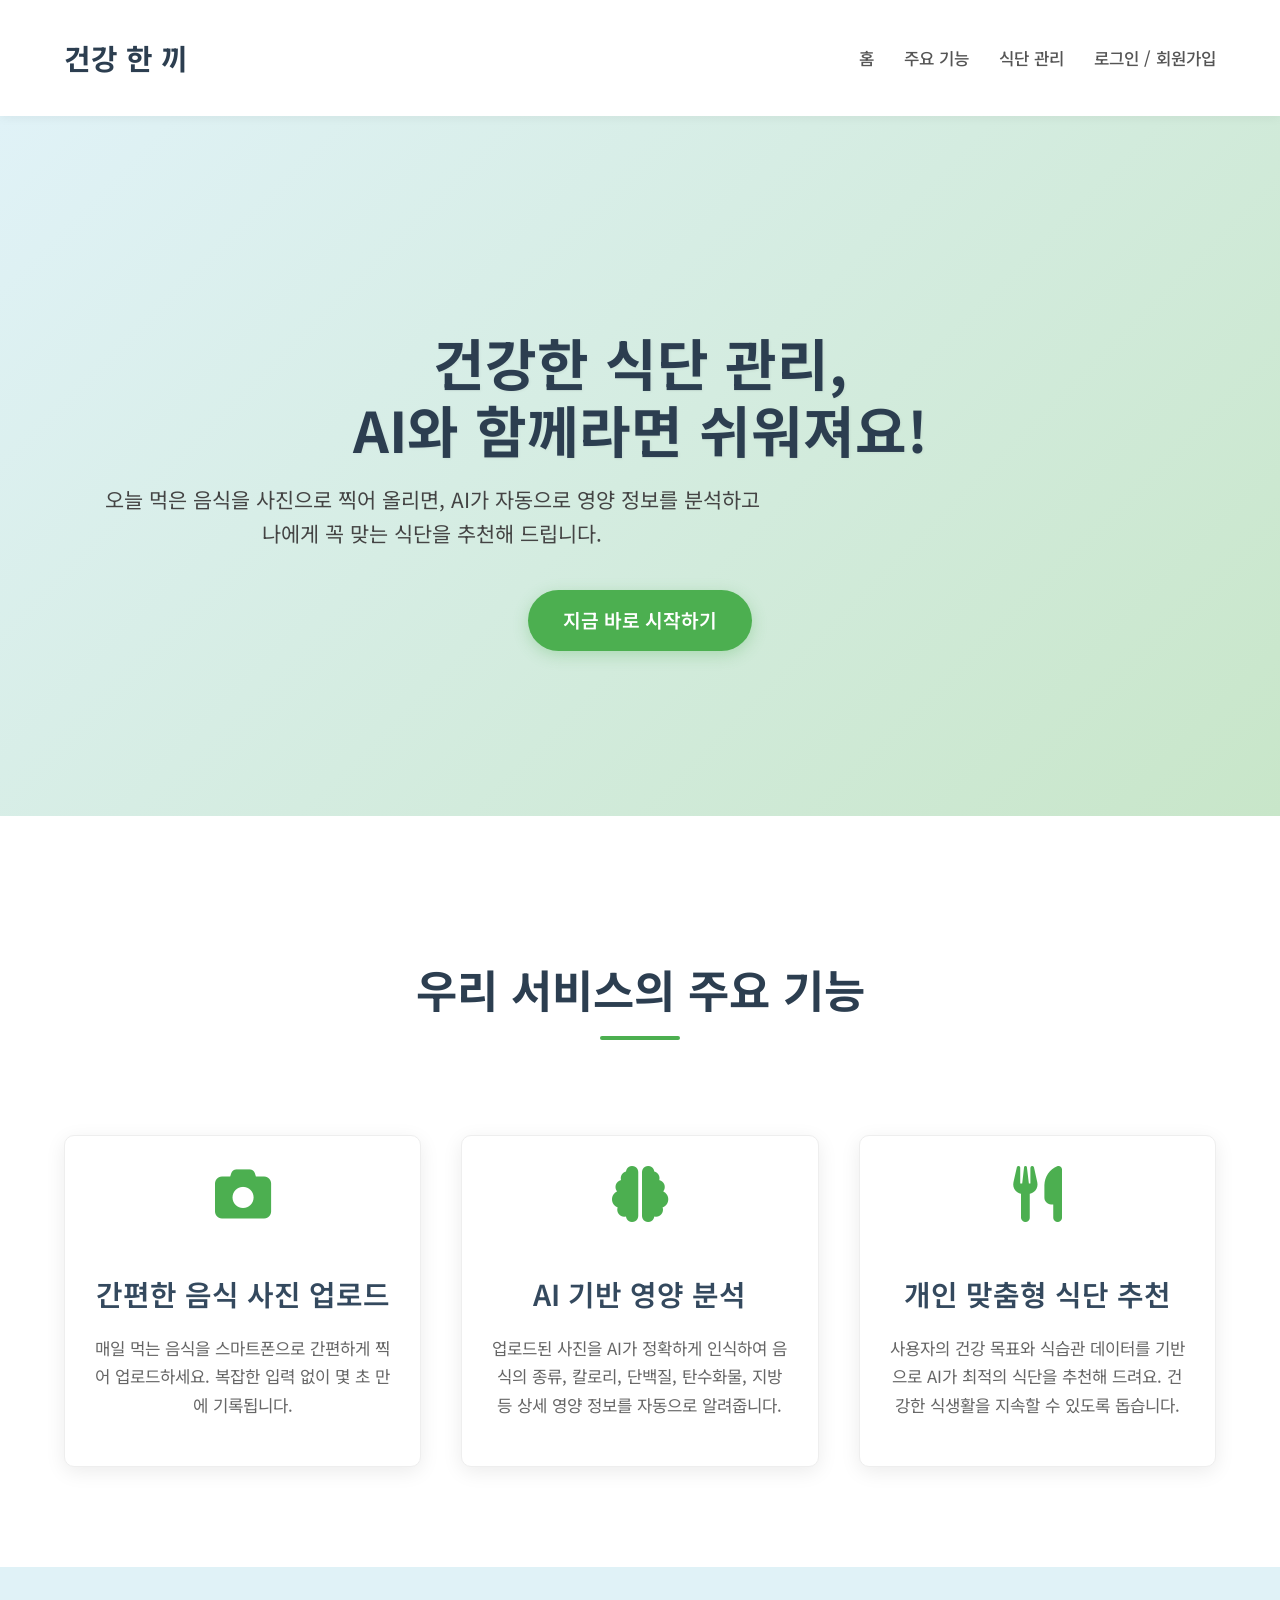
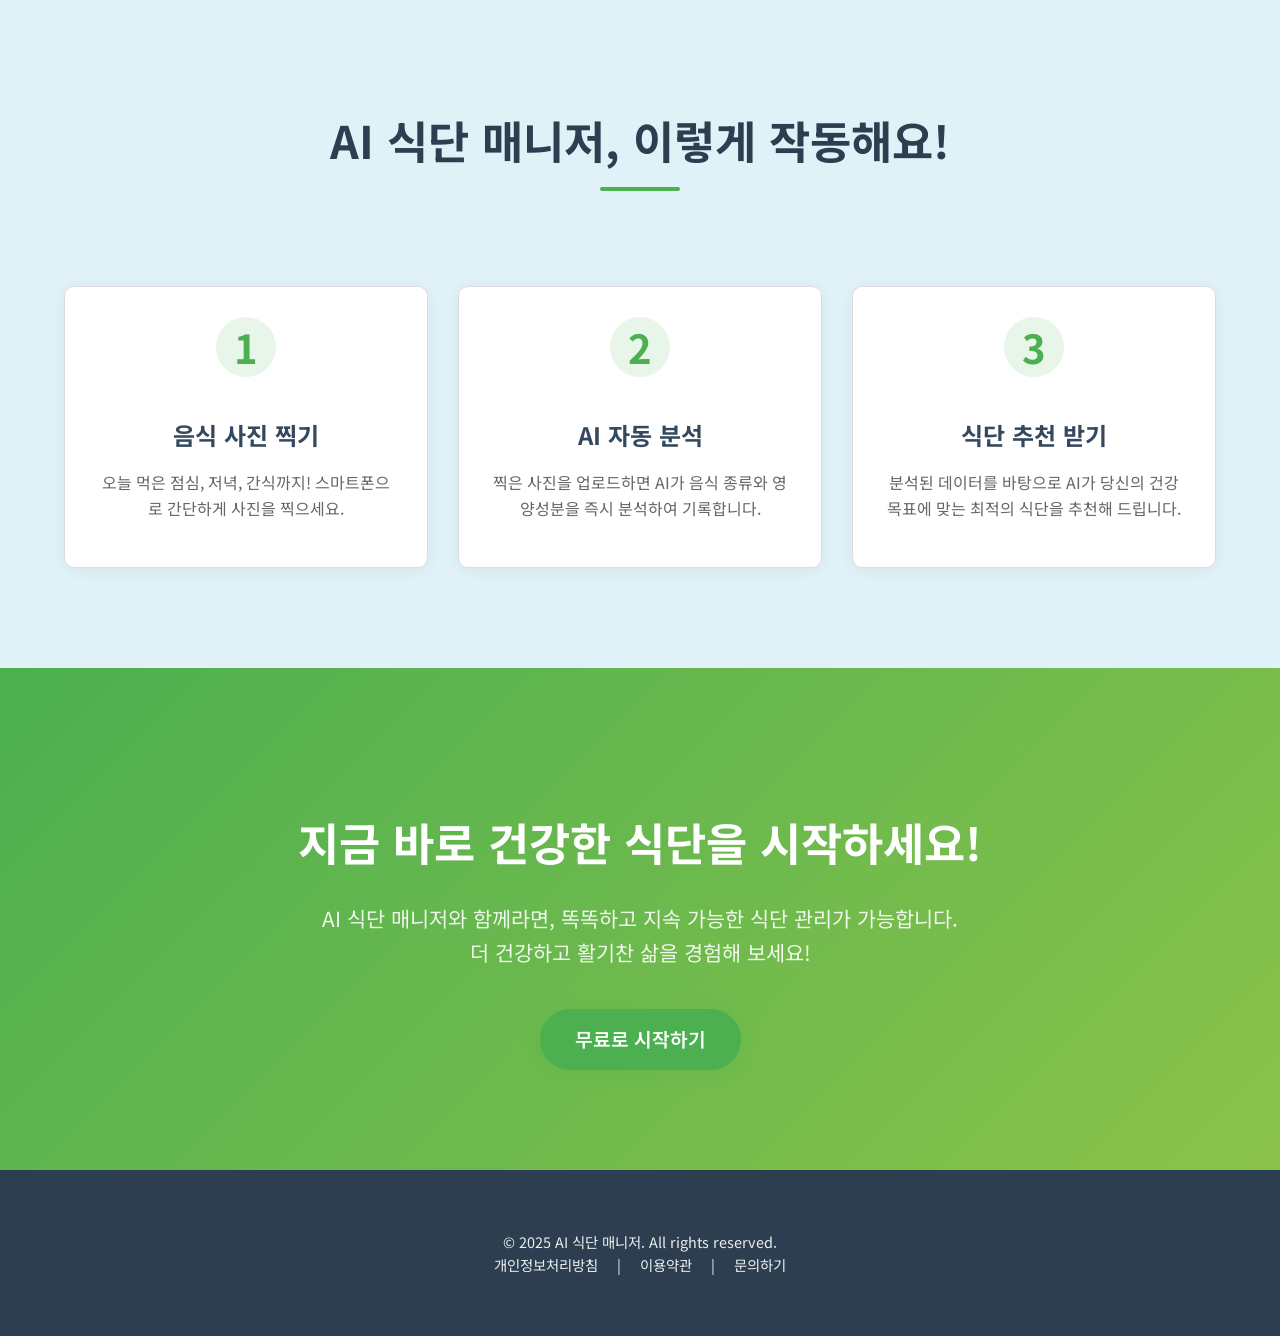
==== index.html @ 7e4c1a22 "k8s commit" ====
<!DOCTYPE html>
<html lang="ko">

<head>
    <meta charset="UTF-8">
    <meta name="viewport" content="width=device-width, initial-scale=1.0">
    <title>건강 한 끼</title>
    <link href="https://fonts.googleapis.com/css2?family=Noto+Sans+KR:wght@300;400;500;700&display=swap"
        rel="stylesheet">
    <link rel="stylesheet" href="https://cdnjs.cloudflare.com/ajax/libs/font-awesome/6.0.0-beta3/css/all.min.css">
    <style>
        /* 기본 설정 */
        body {
            font-family: 'Noto Sans KR', sans-serif;
            margin: 0;
            padding: 0;
            box-sizing: border-box;
            line-height: 1.6;
            color: #333;
            background-color: #f8fbfd;
            /* 연한 하늘색 배경 */
            -webkit-font-smoothing: antialiased;
            -moz-osx-font-smoothing: grayscale;
        }

        .container {
            width: 90%;
            max-width: 1200px;
            margin: 0 auto;
            padding: 20px 0;
        }

        /* 헤더 */
        header {
            background-color: #ffffff;
            padding: 15px 0;
            box-shadow: 0 2px 10px rgba(0, 0, 0, 0.05);
            position: sticky;
            top: 0;
            z-index: 1000;
        }

        header .container {
            display: flex;
            justify-content: space-between;
            align-items: center;
        }

        .logo {
            font-size: 1.8em;
            font-weight: 700;
            color: #2c3e50;
            text-decoration: none;
        }

        nav ul {
            list-style: none;
            margin: 0;
            padding: 0;
            display: flex;
        }

        nav ul li {
            margin-left: 30px;
        }

        nav ul li a {
            text-decoration: none;
            color: #555;
            font-weight: 500;
            font-size: 1.05em;
            transition: color 0.3s ease;
        }

        nav ul li a:hover {
            color: #4CAF50;
            /* 초록색 강조 */
        }

        /* 히어로 섹션 */
        .hero {
            background: linear-gradient(135deg, #e0f2f7 0%, #c8e6c9 100%);
            /* 부드러운 그라데이션 */
            text-align: center;
            padding: 100px 20px;
            color: #2c3e50;
            min-height: 500px;
            display: flex;
            flex-direction: column;
            justify-content: center;
            align-items: center;
            position: relative;
            overflow: hidden;
        }

        .hero h1 {
            font-size: 3.5em;
            margin-bottom: 20px;
            font-weight: 700;
            line-height: 1.2;
            text-shadow: 1px 1px 3px rgba(0, 0, 0, 0.05);
        }

        .hero p {
            font-size: 1.3em;
            max-width: 700px;
            margin-bottom: 40px;
            color: #444;
            font-weight: 400;
        }

        .cta-button {
            display: inline-block;
            background-color: #4CAF50;
            /* 초록색 버튼 */
            color: white;
            padding: 15px 35px;
            border-radius: 50px;
            text-decoration: none;
            font-size: 1.2em;
            font-weight: 600;
            transition: background-color 0.3s ease, transform 0.2s ease;
            box-shadow: 0 4px 15px rgba(76, 175, 80, 0.3);
        }

        .cta-button:hover {
            background-color: #45a049;
            transform: translateY(-3px);
        }

        /* 기능 섹션 */
        .features {
            padding: 80px 0;
            text-align: center;
            background-color: #ffffff;
        }

        .section-title {
            font-size: 2.8em;
            color: #2c3e50;
            margin-bottom: 60px;
            font-weight: 700;
            position: relative;
            display: inline-block;
        }

        .section-title::after {
            content: '';
            position: absolute;
            left: 50%;
            transform: translateX(-50%);
            bottom: -15px;
            width: 80px;
            height: 4px;
            background-color: #4CAF50;
            border-radius: 2px;
        }

        .feature-grid {
            display: grid;
            grid-template-columns: repeat(auto-fit, minmax(300px, 1fr));
            gap: 40px;
            margin-top: 50px;
        }

        .feature-item {
            background-color: #ffffff;
            padding: 30px;
            border-radius: 10px;
            box-shadow: 0 5px 20px rgba(0, 0, 0, 0.08);
            transition: transform 0.3s ease, box-shadow 0.3s ease;
            text-align: center;
            border: 1px solid #eee;
        }

        .feature-item:hover {
            transform: translateY(-8px);
            box-shadow: 0 10px 30px rgba(0, 0, 0, 0.15);
        }

        .feature-item .icon {
            font-size: 3.5em;
            color: #4CAF50;
            margin-bottom: 20px;
        }

        .feature-item h3 {
            font-size: 1.8em;
            color: #34495e;
            margin-bottom: 15px;
            font-weight: 600;
        }

        .feature-item p {
            font-size: 1.05em;
            color: #666;
            line-height: 1.7;
        }

        /* 작동 방식 섹션 */
        .how-it-works {
            padding: 80px 0;
            text-align: center;
            background-color: #e0f2f7;
            /* 배경색 변경 */
        }

        .steps-grid {
            display: grid;
            grid-template-columns: repeat(auto-fit, minmax(280px, 1fr));
            gap: 30px;
            margin-top: 50px;
        }

        .step-item {
            background-color: #fff;
            padding: 30px;
            border-radius: 10px;
            box-shadow: 0 3px 15px rgba(0, 0, 0, 0.05);
            text-align: center;
            border: 1px solid #ddd;
        }

        .step-item .step-number {
            font-size: 2.5em;
            font-weight: 700;
            color: #4CAF50;
            margin-bottom: 15px;
            background-color: #e8f5e9;
            width: 60px;
            height: 60px;
            border-radius: 50%;
            display: inline-flex;
            justify-content: center;
            align-items: center;
        }

        .step-item h3 {
            font-size: 1.5em;
            color: #34495e;
            margin-bottom: 10px;
        }

        .step-item p {
            font-size: 1em;
            color: #666;
        }

        /* 마지막 CTA 섹션 */
        .final-cta {
            background: linear-gradient(135deg, #4CAF50 0%, #8bc34a 100%);
            /* 초록색 그라데이션 */
            padding: 80px 20px;
            text-align: center;
            color: white;
        }

        .final-cta h2 {
            font-size: 2.8em;
            margin-bottom: 25px;
            font-weight: 700;
        }

        .final-cta p {
            font-size: 1.3em;
            max-width: 800px;
            margin: 0 auto 40px auto;
            opacity: 0.9;
        }

        /* 푸터 */
        footer {
            background-color: #2c3e50;
            /* 진한 남색 푸터 */
            color: #ecf0f1;
            padding: 40px 0;
            text-align: center;
            font-size: 0.9em;
        }

        footer p {
            margin: 0;
        }

        footer .footer-links a {
            color: #ecf0f1;
            text-decoration: none;
            margin: 0 15px;
            transition: color 0.3s ease;
        }

        footer .footer-links a:hover {
            color: #4CAF50;
        }

        /* 반응형 디자인 */
        @media (max-width: 768px) {
            .hero {
                padding: 80px 20px;
            }

            .hero h1 {
                font-size: 2.5em;
            }

            .hero p {
                font-size: 1.1em;
            }

            .cta-button {
                padding: 12px 25px;
                font-size: 1.1em;
            }

            .section-title {
                font-size: 2.2em;
                margin-bottom: 50px;
            }

            .feature-grid,
            .steps-grid {
                grid-template-columns: 1fr;
                /* 모바일에서 한 열로 */
                gap: 30px;
            }

            header .container {
                flex-direction: column;
                padding: 10px 0;
            }

            nav ul {
                margin-top: 15px;
                flex-wrap: wrap;
                justify-content: center;
            }

            nav ul li {
                margin: 5px 15px;
            }

            .final-cta h2 {
                font-size: 2.2em;
            }

            .final-cta p {
                font-size: 1.1em;
            }
        }

        @media (max-width: 480px) {
            .hero h1 {
                font-size: 2em;
            }

            .hero p {
                font-size: 1em;
            }

            .section-title {
                font-size: 1.8em;
            }

            .feature-item h3 {
                font-size: 1.5em;
            }
        }
    </style>
</head>

<body>
    <header>
        <div class="container">
            <a href="#" class="logo">건강 한 끼</a>
            <nav>
                <ul>
                    <li><a href="#">홈</a></li>
                    <li><a href="#features">주요 기능</a></li>
                    <li><a href="#how-it-works">식단 관리</a></li>
                    <li><a href="#">로그인 / 회원가입</a></li>
                </ul>
            </nav>
        </div>
    </header>

    <section class="hero">
        <div class="container">
            <h1>건강한 식단 관리, <br> AI와 함께라면 쉬워져요!</h1>
            <p>오늘 먹은 음식을 사진으로 찍어 올리면, AI가 자동으로 영양 정보를 분석하고<br> 나에게 꼭 맞는 식단을 추천해 드립니다.</p>
            <a href="#" class="cta-button">지금 바로 시작하기</a>
        </div>
    </section>

    <section id="features" class="features">
        <div class="container">
            <h2 class="section-title">우리 서비스의 주요 기능</h2>
            <div class="feature-grid">
                <div class="feature-item">
                    <i class="fas fa-camera icon"></i>
                    <h3>간편한 음식 사진 업로드</h3>
                    <p>매일 먹는 음식을 스마트폰으로 간편하게 찍어 업로드하세요. 복잡한 입력 없이 몇 초 만에 기록됩니다.</p>
                </div>
                <div class="feature-item">
                    <i class="fas fa-brain icon"></i>
                    <h3>AI 기반 영양 분석</h3>
                    <p>업로드된 사진을 AI가 정확하게 인식하여 음식의 종류, 칼로리, 단백질, 탄수화물, 지방 등 상세 영양 정보를 자동으로 알려줍니다.</p>
                </div>
                <div class="feature-item">
                    <i class="fas fa-utensils icon"></i>
                    <h3>개인 맞춤형 식단 추천</h3>
                    <p>사용자의 건강 목표와 식습관 데이터를 기반으로 AI가 최적의 식단을 추천해 드려요. 건강한 식생활을 지속할 수 있도록 돕습니다.</p>
                </div>
            </div>
        </div>
    </section>

    <section id="how-it-works" class="how-it-works">
        <div class="container">
            <h2 class="section-title">AI 식단 매니저, 이렇게 작동해요!</h2>
            <div class="steps-grid">
                <div class="step-item">
                    <div class="step-number">1</div>
                    <h3>음식 사진 찍기</h3>
                    <p>오늘 먹은 점심, 저녁, 간식까지! 스마트폰으로 간단하게 사진을 찍으세요.</p>
                </div>
                <div class="step-item">
                    <div class="step-number">2</div>
                    <h3>AI 자동 분석</h3>
                    <p>찍은 사진을 업로드하면 AI가 음식 종류와 영양성분을 즉시 분석하여 기록합니다.</p>
                </div>
                <div class="step-item">
                    <div class="step-number">3</div>
                    <h3>식단 추천 받기</h3>
                    <p>분석된 데이터를 바탕으로 AI가 당신의 건강 목표에 맞는 최적의 식단을 추천해 드립니다.</p>
                </div>
            </div>
        </div>
    </section>

    <section class="final-cta">
        <div class="container">
            <h2>지금 바로 건강한 식단을 시작하세요!</h2>
            <p>AI 식단 매니저와 함께라면, 똑똑하고 지속 가능한 식단 관리가 가능합니다.<br> 더 건강하고 활기찬 삶을 경험해 보세요!</p>
            <a href="#" class="cta-button">무료로 시작하기</a>
        </div>
    </section>

    <footer>
        <div class="container">
            <p>&copy; 2025 AI 식단 매니저. All rights reserved.</p>
            <div class="footer-links">
                <a href="#">개인정보처리방침</a> | <a href="#">이용약관</a> | <a href="#">문의하기</a>
            </div>
        </div>
    </footer>
</body>

</html>
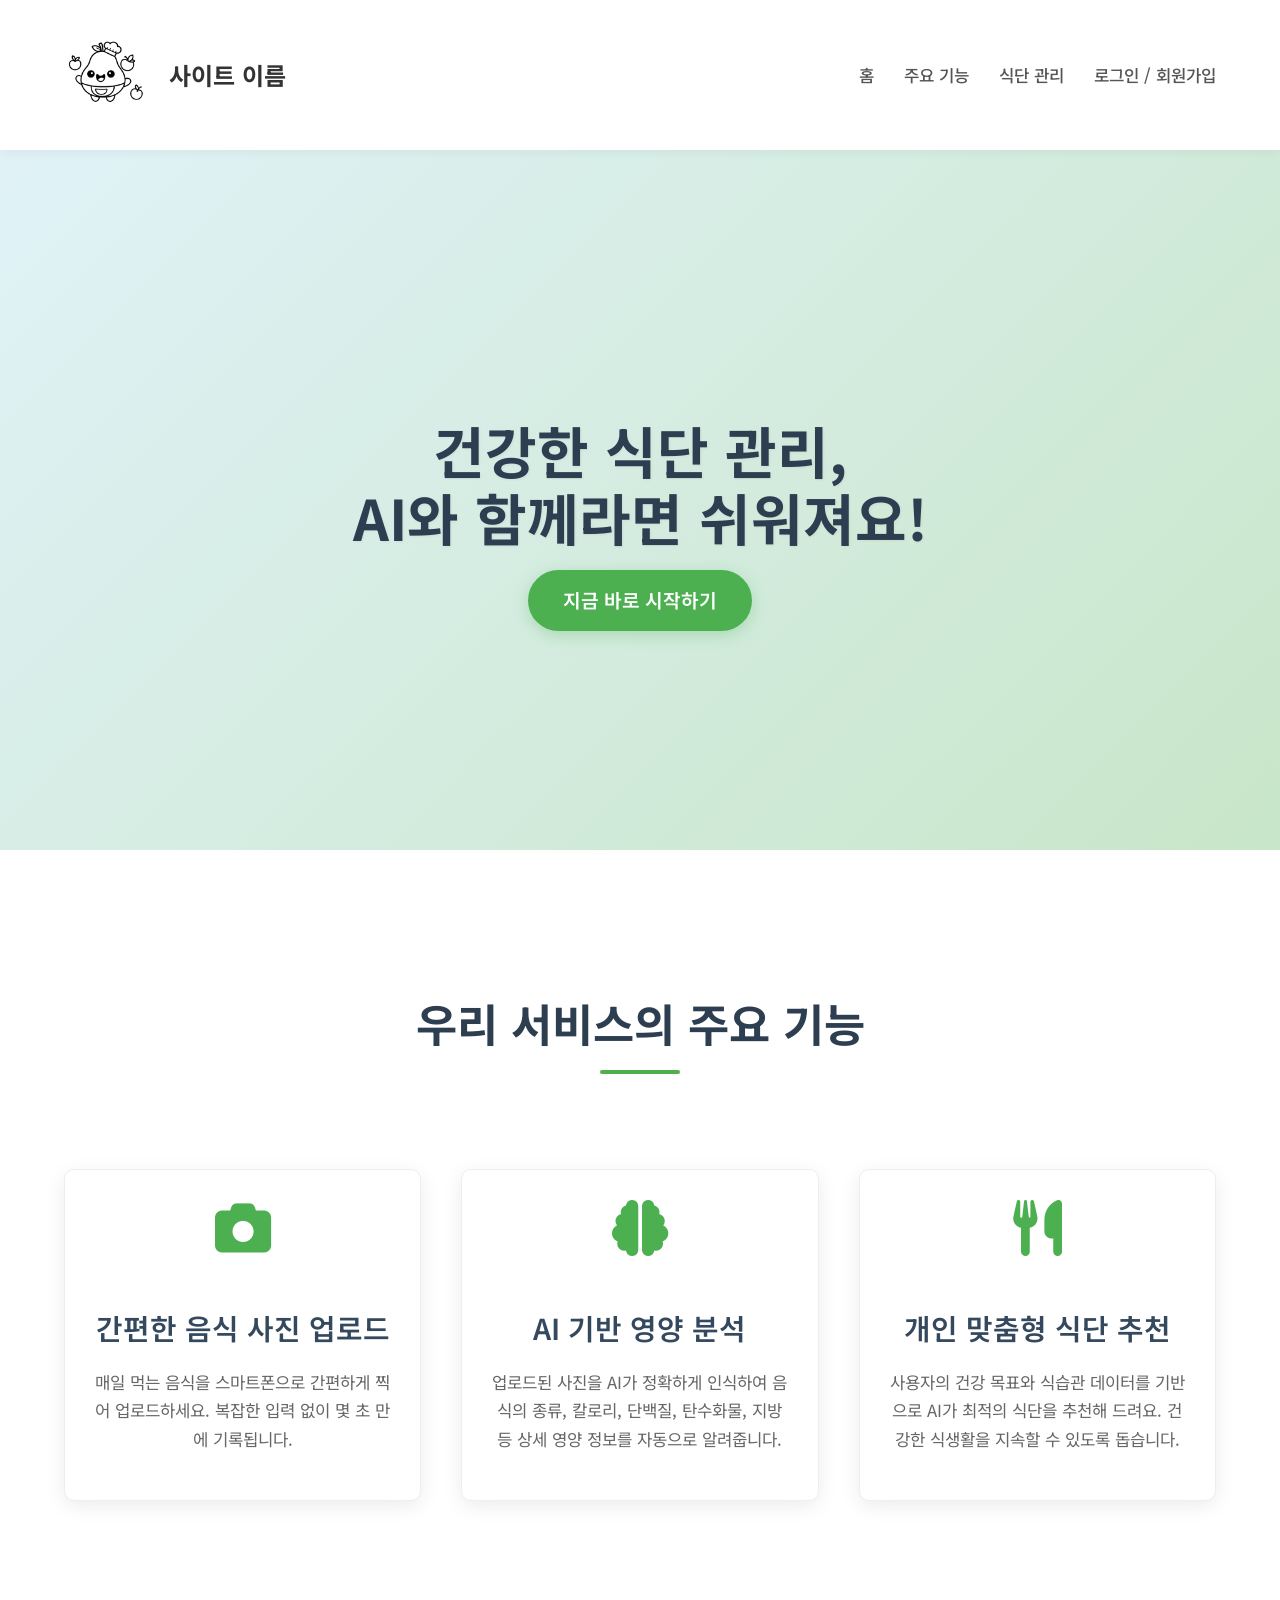
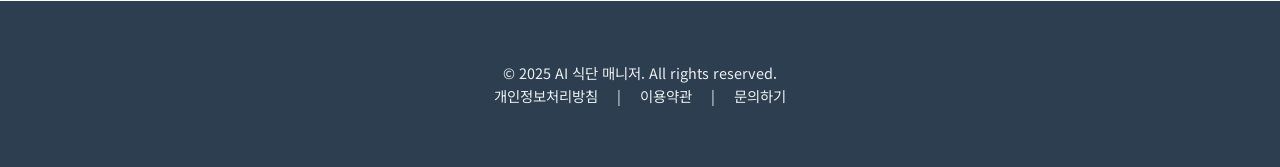
==== commit 7ac9f415: "k8s commit" ====
--- a/index.html
+++ b/index.html
@@ -8,376 +8,22 @@
     <link href="https://fonts.googleapis.com/css2?family=Noto+Sans+KR:wght@300;400;500;700&display=swap"
         rel="stylesheet">
     <link rel="stylesheet" href="https://cdnjs.cloudflare.com/ajax/libs/font-awesome/6.0.0-beta3/css/all.min.css">
-    <style>
-        /* 기본 설정 */
-        body {
-            font-family: 'Noto Sans KR', sans-serif;
-            margin: 0;
-            padding: 0;
-            box-sizing: border-box;
-            line-height: 1.6;
-            color: #333;
-            background-color: #f8fbfd;
-            /* 연한 하늘색 배경 */
-            -webkit-font-smoothing: antialiased;
-            -moz-osx-font-smoothing: grayscale;
-        }
-
-        .container {
-            width: 90%;
-            max-width: 1200px;
-            margin: 0 auto;
-            padding: 20px 0;
-        }
-
-        /* 헤더 */
-        header {
-            background-color: #ffffff;
-            padding: 15px 0;
-            box-shadow: 0 2px 10px rgba(0, 0, 0, 0.05);
-            position: sticky;
-            top: 0;
-            z-index: 1000;
-        }
-
-        header .container {
-            display: flex;
-            justify-content: space-between;
-            align-items: center;
-        }
-
-        .logo {
-            font-size: 1.8em;
-            font-weight: 700;
-            color: #2c3e50;
-            text-decoration: none;
-        }
-
-        nav ul {
-            list-style: none;
-            margin: 0;
-            padding: 0;
-            display: flex;
-        }
-
-        nav ul li {
-            margin-left: 30px;
-        }
-
-        nav ul li a {
-            text-decoration: none;
-            color: #555;
-            font-weight: 500;
-            font-size: 1.05em;
-            transition: color 0.3s ease;
-        }
-
-        nav ul li a:hover {
-            color: #4CAF50;
-            /* 초록색 강조 */
-        }
-
-        /* 히어로 섹션 */
-        .hero {
-            background: linear-gradient(135deg, #e0f2f7 0%, #c8e6c9 100%);
-            /* 부드러운 그라데이션 */
-            text-align: center;
-            padding: 100px 20px;
-            color: #2c3e50;
-            min-height: 500px;
-            display: flex;
-            flex-direction: column;
-            justify-content: center;
-            align-items: center;
-            position: relative;
-            overflow: hidden;
-        }
-
-        .hero h1 {
-            font-size: 3.5em;
-            margin-bottom: 20px;
-            font-weight: 700;
-            line-height: 1.2;
-            text-shadow: 1px 1px 3px rgba(0, 0, 0, 0.05);
-        }
-
-        .hero p {
-            font-size: 1.3em;
-            max-width: 700px;
-            margin-bottom: 40px;
-            color: #444;
-            font-weight: 400;
-        }
-
-        .cta-button {
-            display: inline-block;
-            background-color: #4CAF50;
-            /* 초록색 버튼 */
-            color: white;
-            padding: 15px 35px;
-            border-radius: 50px;
-            text-decoration: none;
-            font-size: 1.2em;
-            font-weight: 600;
-            transition: background-color 0.3s ease, transform 0.2s ease;
-            box-shadow: 0 4px 15px rgba(76, 175, 80, 0.3);
-        }
-
-        .cta-button:hover {
-            background-color: #45a049;
-            transform: translateY(-3px);
-        }
-
-        /* 기능 섹션 */
-        .features {
-            padding: 80px 0;
-            text-align: center;
-            background-color: #ffffff;
-        }
-
-        .section-title {
-            font-size: 2.8em;
-            color: #2c3e50;
-            margin-bottom: 60px;
-            font-weight: 700;
-            position: relative;
-            display: inline-block;
-        }
-
-        .section-title::after {
-            content: '';
-            position: absolute;
-            left: 50%;
-            transform: translateX(-50%);
-            bottom: -15px;
-            width: 80px;
-            height: 4px;
-            background-color: #4CAF50;
-            border-radius: 2px;
-        }
-
-        .feature-grid {
-            display: grid;
-            grid-template-columns: repeat(auto-fit, minmax(300px, 1fr));
-            gap: 40px;
-            margin-top: 50px;
-        }
-
-        .feature-item {
-            background-color: #ffffff;
-            padding: 30px;
-            border-radius: 10px;
-            box-shadow: 0 5px 20px rgba(0, 0, 0, 0.08);
-            transition: transform 0.3s ease, box-shadow 0.3s ease;
-            text-align: center;
-            border: 1px solid #eee;
-        }
-
-        .feature-item:hover {
-            transform: translateY(-8px);
-            box-shadow: 0 10px 30px rgba(0, 0, 0, 0.15);
-        }
-
-        .feature-item .icon {
-            font-size: 3.5em;
-            color: #4CAF50;
-            margin-bottom: 20px;
-        }
-
-        .feature-item h3 {
-            font-size: 1.8em;
-            color: #34495e;
-            margin-bottom: 15px;
-            font-weight: 600;
-        }
-
-        .feature-item p {
-            font-size: 1.05em;
-            color: #666;
-            line-height: 1.7;
-        }
-
-        /* 작동 방식 섹션 */
-        .how-it-works {
-            padding: 80px 0;
-            text-align: center;
-            background-color: #e0f2f7;
-            /* 배경색 변경 */
-        }
-
-        .steps-grid {
-            display: grid;
-            grid-template-columns: repeat(auto-fit, minmax(280px, 1fr));
-            gap: 30px;
-            margin-top: 50px;
-        }
-
-        .step-item {
-            background-color: #fff;
-            padding: 30px;
-            border-radius: 10px;
-            box-shadow: 0 3px 15px rgba(0, 0, 0, 0.05);
-            text-align: center;
-            border: 1px solid #ddd;
-        }
-
-        .step-item .step-number {
-            font-size: 2.5em;
-            font-weight: 700;
-            color: #4CAF50;
-            margin-bottom: 15px;
-            background-color: #e8f5e9;
-            width: 60px;
-            height: 60px;
-            border-radius: 50%;
-            display: inline-flex;
-            justify-content: center;
-            align-items: center;
-        }
-
-        .step-item h3 {
-            font-size: 1.5em;
-            color: #34495e;
-            margin-bottom: 10px;
-        }
-
-        .step-item p {
-            font-size: 1em;
-            color: #666;
-        }
-
-        /* 마지막 CTA 섹션 */
-        .final-cta {
-            background: linear-gradient(135deg, #4CAF50 0%, #8bc34a 100%);
-            /* 초록색 그라데이션 */
-            padding: 80px 20px;
-            text-align: center;
-            color: white;
-        }
-
-        .final-cta h2 {
-            font-size: 2.8em;
-            margin-bottom: 25px;
-            font-weight: 700;
-        }
-
-        .final-cta p {
-            font-size: 1.3em;
-            max-width: 800px;
-            margin: 0 auto 40px auto;
-            opacity: 0.9;
-        }
-
-        /* 푸터 */
-        footer {
-            background-color: #2c3e50;
-            /* 진한 남색 푸터 */
-            color: #ecf0f1;
-            padding: 40px 0;
-            text-align: center;
-            font-size: 0.9em;
-        }
-
-        footer p {
-            margin: 0;
-        }
-
-        footer .footer-links a {
-            color: #ecf0f1;
-            text-decoration: none;
-            margin: 0 15px;
-            transition: color 0.3s ease;
-        }
-
-        footer .footer-links a:hover {
-            color: #4CAF50;
-        }
-
-        /* 반응형 디자인 */
-        @media (max-width: 768px) {
-            .hero {
-                padding: 80px 20px;
-            }
-
-            .hero h1 {
-                font-size: 2.5em;
-            }
-
-            .hero p {
-                font-size: 1.1em;
-            }
-
-            .cta-button {
-                padding: 12px 25px;
-                font-size: 1.1em;
-            }
-
-            .section-title {
-                font-size: 2.2em;
-                margin-bottom: 50px;
-            }
-
-            .feature-grid,
-            .steps-grid {
-                grid-template-columns: 1fr;
-                /* 모바일에서 한 열로 */
-                gap: 30px;
-            }
-
-            header .container {
-                flex-direction: column;
-                padding: 10px 0;
-            }
-
-            nav ul {
-                margin-top: 15px;
-                flex-wrap: wrap;
-                justify-content: center;
-            }
-
-            nav ul li {
-                margin: 5px 15px;
-            }
-
-            .final-cta h2 {
-                font-size: 2.2em;
-            }
-
-            .final-cta p {
-                font-size: 1.1em;
-            }
-        }
-
-        @media (max-width: 480px) {
-            .hero h1 {
-                font-size: 2em;
-            }
-
-            .hero p {
-                font-size: 1em;
-            }
-
-            .section-title {
-                font-size: 1.8em;
-            }
-
-            .feature-item h3 {
-                font-size: 1.5em;
-            }
-        }
-    </style>
+    <link rel="stylesheet" href="css/style.css">
 </head>
 
 <body>
     <header>
         <div class="container">
-            <a href="#" class="logo">건강 한 끼</a>
+            <a href="#" class="logo-area">
+                <img src="logo.png" alt="로고" class="logo-img">
+                <h1 class="brand-name">사이트 이름</h1>
+            </a>
             <nav>
                 <ul>
                     <li><a href="#">홈</a></li>
                     <li><a href="#features">주요 기능</a></li>
-                    <li><a href="#how-it-works">식단 관리</a></li>
-                    <li><a href="#">로그인 / 회원가입</a></li>
+                    <li><a href="food_diary.html">식단 관리</a></li>
+                    <li><a href="login.html">로그인 / 회원가입</a></li>
                 </ul>
             </nav>
         </div>
@@ -386,8 +32,8 @@
     <section class="hero">
         <div class="container">
             <h1>건강한 식단 관리, <br> AI와 함께라면 쉬워져요!</h1>
-            <p>오늘 먹은 음식을 사진으로 찍어 올리면, AI가 자동으로 영양 정보를 분석하고<br> 나에게 꼭 맞는 식단을 추천해 드립니다.</p>
-            <a href="#" class="cta-button">지금 바로 시작하기</a>
+            <!-- <p>오늘 먹은 음식을 사진으로 찍어 올리면, AI가 자동으로 영양 정보를 분석하고<br> 나에게 꼭 맞는 식단을 추천해 드립니다.</p> -->
+            <a href="#" class="cta-button1">지금 바로 시작하기</a>
         </div>
     </section>
 
@@ -414,37 +60,6 @@
         </div>
     </section>
 
-    <section id="how-it-works" class="how-it-works">
-        <div class="container">
-            <h2 class="section-title">AI 식단 매니저, 이렇게 작동해요!</h2>
-            <div class="steps-grid">
-                <div class="step-item">
-                    <div class="step-number">1</div>
-                    <h3>음식 사진 찍기</h3>
-                    <p>오늘 먹은 점심, 저녁, 간식까지! 스마트폰으로 간단하게 사진을 찍으세요.</p>
-                </div>
-                <div class="step-item">
-                    <div class="step-number">2</div>
-                    <h3>AI 자동 분석</h3>
-                    <p>찍은 사진을 업로드하면 AI가 음식 종류와 영양성분을 즉시 분석하여 기록합니다.</p>
-                </div>
-                <div class="step-item">
-                    <div class="step-number">3</div>
-                    <h3>식단 추천 받기</h3>
-                    <p>분석된 데이터를 바탕으로 AI가 당신의 건강 목표에 맞는 최적의 식단을 추천해 드립니다.</p>
-                </div>
-            </div>
-        </div>
-    </section>
-
-    <section class="final-cta">
-        <div class="container">
-            <h2>지금 바로 건강한 식단을 시작하세요!</h2>
-            <p>AI 식단 매니저와 함께라면, 똑똑하고 지속 가능한 식단 관리가 가능합니다.<br> 더 건강하고 활기찬 삶을 경험해 보세요!</p>
-            <a href="#" class="cta-button">무료로 시작하기</a>
-        </div>
-    </section>
-
     <footer>
         <div class="container">
             <p>&copy; 2025 AI 식단 매니저. All rights reserved.</p>
--- a/css/style.css
+++ b/css/style.css
@@ -0,0 +1,594 @@
+/* 기본 설정 */
+body {
+    font-family: 'Noto Sans KR', sans-serif;
+    margin: 0;
+    padding: 0;
+    box-sizing: border-box;
+    line-height: 1.6;
+    color: #333;
+    background-color: #f8fbfd;
+    -webkit-font-smoothing: antialiased;
+    -moz-osx-font-smoothing: grayscale;
+}
+
+.container {
+    width: 90%;
+    max-width: 1200px;
+    margin: 0 auto;
+    padding: 20px 0;
+}
+
+/* 헤더 */
+header {
+    background-color: #ffffff;
+    padding: 15px 0;
+    box-shadow: 0 2px 10px rgba(0, 0, 0, 0.05);
+    position: sticky;
+    top: 0;
+    z-index: 1000;
+}
+
+header .container {
+    display: flex;
+    justify-content: space-between;
+    align-items: center;
+}
+
+.logo-area {
+    display: flex;
+    align-items: center;
+    text-decoration: none;
+    color: #333;
+}
+
+.logo-img {
+    height: 80px;
+    /* 원하는 높이로 조정 */
+    margin-right: 25px;
+}
+
+.brand-name {
+    font-weight: 700;
+    font-size: 1.5em;
+    margin: 0;
+}
+
+nav ul {
+    list-style: none;
+    margin: 0;
+    padding: 0;
+    display: flex;
+}
+
+nav ul li {
+    margin-left: 30px;
+}
+
+nav ul li a {
+    text-decoration: none;
+    color: #555;
+    font-weight: 500;
+    font-size: 1.05em;
+    transition: color 0.3s ease;
+}
+
+nav ul li a:hover {
+    color: #4CAF50;
+}
+
+/* 히어로 섹션 */
+.hero {
+    background: linear-gradient(135deg, #e0f2f7 0%, #c8e6c9 100%);
+    text-align: center;
+    padding: 100px 20px;
+    color: #2c3e50;
+    min-height: 500px;
+    display: flex;
+    flex-direction: column;
+    justify-content: center;
+    align-items: center;
+    position: relative;
+    overflow: hidden;
+}
+
+.hero h1 {
+    font-size: 3.5em;
+    margin-bottom: 20px;
+    font-weight: 700;
+    line-height: 1.2;
+    text-shadow: 1px 1px 3px rgba(0, 0, 0, 0.05);
+}
+
+.hero p {
+    font-size: 1.3em;
+    max-width: 700px;
+    margin-bottom: 40px;
+    color: #444;
+    font-weight: 400;
+}
+
+.cta-button1 {
+    display: inline-block;
+    background-color: #4CAF50;
+    color: white;
+    padding: 15px 35px;
+    border-radius: 50px;
+    text-decoration: none;
+    font-size: 1.2em;
+    font-weight: 600;
+    transition: background-color 0.3s ease, transform 0.2s ease;
+    box-shadow: 0 4px 15px rgba(76, 175, 80, 0.3);
+}
+
+.cta-button:hover {
+    background-color: #45a049;
+    transform: translateY(-3px);
+}
+
+/* 기능 섹션 */
+.features {
+    padding: 80px 0;
+    text-align: center;
+    background-color: #ffffff;
+}
+
+.section-title {
+    font-size: 2.8em;
+    color: #2c3e50;
+    margin-bottom: 60px;
+    font-weight: 700;
+    position: relative;
+    display: inline-block;
+}
+
+.section-title::after {
+    content: '';
+    position: absolute;
+    left: 50%;
+    transform: translateX(-50%);
+    bottom: -15px;
+    width: 80px;
+    height: 4px;
+    background-color: #4CAF50;
+    border-radius: 2px;
+}
+
+.feature-grid {
+    display: grid;
+    grid-template-columns: repeat(auto-fit, minmax(300px, 1fr));
+    gap: 40px;
+    margin-top: 50px;
+}
+
+.feature-item {
+    background-color: #ffffff;
+    padding: 30px;
+    border-radius: 10px;
+    box-shadow: 0 5px 20px rgba(0, 0, 0, 0.08);
+    transition: transform 0.3s ease, box-shadow 0.3s ease;
+    text-align: center;
+    border: 1px solid #eee;
+}
+
+.feature-item:hover {
+    transform: translateY(-8px);
+    box-shadow: 0 10px 30px rgba(0, 0, 0, 0.15);
+}
+
+.feature-item .icon {
+    font-size: 3.5em;
+    color: #4CAF50;
+    margin-bottom: 20px;
+}
+
+.feature-item h3 {
+    font-size: 1.8em;
+    color: #34495e;
+    margin-bottom: 15px;
+    font-weight: 600;
+}
+
+.feature-item p {
+    font-size: 1.05em;
+    color: #666;
+    line-height: 1.7;
+}
+
+/* 작동 방식 섹션 */
+.how-it-works {
+    padding: 80px 0;
+    text-align: center;
+    background-color: #e0f2f7;
+}
+
+.steps-grid {
+    display: grid;
+    grid-template-columns: repeat(auto-fit, minmax(280px, 1fr));
+    gap: 30px;
+    margin-top: 50px;
+}
+
+.step-item {
+    background-color: #fff;
+    padding: 30px;
+    border-radius: 10px;
+    box-shadow: 0 3px 15px rgba(0, 0, 0, 0.05);
+    text-align: center;
+    border: 1px solid #ddd;
+}
+
+.step-item .step-number {
+    font-size: 2.5em;
+    font-weight: 700;
+    color: #4CAF50;
+    margin-bottom: 15px;
+    background-color: #e8f5e9;
+    width: 60px;
+    height: 60px;
+    border-radius: 50%;
+    display: inline-flex;
+    justify-content: center;
+    align-items: center;
+}
+
+.step-item h3 {
+    font-size: 1.5em;
+    color: #34495e;
+    margin-bottom: 10px;
+}
+
+.step-item p {
+    font-size: 1em;
+    color: #666;
+}
+
+/* 마지막 CTA 섹션 */
+.final-cta {
+    background: linear-gradient(135deg, #4CAF50 0%, #8bc34a 100%);
+    padding: 80px 20px;
+    text-align: center;
+    color: white;
+}
+
+.final-cta h2 {
+    font-size: 2.8em;
+    margin-bottom: 25px;
+    font-weight: 7;
+}
+
+.final-cta p {
+    font-size: 1.3em;
+    max-width: 800px;
+    margin: 0 auto 40px auto;
+    opacity: 0.9;
+}
+
+/* 푸터 */
+footer {
+    background-color: #2c3e50;
+    color: #ecf0f1;
+    padding: 40px 0;
+    text-align: center;
+    font-size: 0.9em;
+}
+
+footer p {
+    margin: 0;
+}
+
+footer .footer-links a {
+    color: #ecf0f1;
+    text-decoration: none;
+    margin: 0 15px;
+    transition: color 0.3s ease;
+}
+
+footer .footer-links a:hover {
+    color: #4CAF50;
+}
+
+/* 반응형 디자인 */
+@media (max-width: 768px) {
+    .hero {
+        padding: 80px 20px;
+    }
+
+    .hero h1 {
+        font-size: 2.5em;
+    }
+
+    .hero p {
+        font-size: 1.1em;
+    }
+
+    .cta-button {
+        padding: 12px 25px;
+        font-size: 1.1em;
+    }
+
+    .section-title {
+        font-size: 2.2em;
+        margin-bottom: 50px;
+    }
+
+    .feature-grid,
+    .steps-grid {
+        grid-template-columns: 1fr;
+        gap: 30px;
+    }
+
+    header .container {
+        flex-direction: column;
+        padding: 10px 0;
+    }
+
+    .logo-area {
+        margin-bottom: 15px;
+    }
+
+    nav ul {
+        margin-top: 15px;
+        flex-wrap: wrap;
+        justify-content: center;
+    }
+
+    nav ul li {
+        margin: 5px 15px;
+    }
+
+    .final-cta h2 {
+        font-size: 2.2em;
+    }
+
+    .final-cta p {
+        font-size: 1.1em;
+    }
+}
+
+@media (max-width: 480px) {
+    .hero h1 {
+        font-size: 2em;
+    }
+
+    .hero p {
+        font-size: 1em;
+    }
+
+    .section-title {
+        font-size: 1.8em;
+    }
+
+    .feature-item h3 {
+        font-size: 1.5em;
+    }
+}
+
+#streamlitbox {
+    background: linear-gradient(135deg, #e0f2f7 0%, #c8e6c9 100%);
+}
+
+.main-content {
+    display: flex;
+    justify-content: center;
+    align-items: center;
+    margin-top: 20px;
+}
+
+.main-content iframe {
+    width: 120%;
+    max-width: 1200px;
+    height: 90vh;
+    border: none;
+}
+
+.login-form,
+.signup-form {
+    max-width: 400px;
+    width: 100%;
+    margin: 60px auto 0 auto;
+    padding: 30px 30px 20px 30px;
+    background: #fff;
+    border-radius: 16px;
+    box-shadow: 0 5px 24px rgba(0, 0, 0, 0.08);
+}
+
+
+.login-form h2,
+.signup-form h2 {
+    margin-top: 0;
+    margin-bottom: 25px;
+    color: #2c3e50;
+}
+
+.form-group {
+    margin-bottom: 20px;
+}
+
+.form-group label {
+    display: block;
+    margin-bottom: 8px;
+    font-weight: 500;
+    color: #555;
+}
+
+.form-group input {
+    width: 100%;
+    padding: 12px 15px;
+    border: 1px solid #ddd;
+    border-radius: 5px;
+    font-family: 'Noto Sans KR', sans-serif;
+    font-size: 1em;
+}
+
+.cta-button {
+    display: inline-block;
+    background-color: #4CAF50;
+    color: white;
+    padding: 15px 35px;
+    border-radius: 50px;
+    text-decoration: none;
+    font-size: 1.2em;
+    font-weight: 600;
+    transition: background-color 0.3s ease, transform 0.2s ease;
+    box-shadow: 0 4px 15px rgba(76, 175, 80, 0.3);
+    border: none;
+    cursor: pointer;
+    width: 100%;
+    margin-top: 10px;
+}
+
+.cta-button:hover {
+    background-color: #45a049;
+    transform: translateY(-3px);
+}
+
+.signup-link {
+    text-align: center;
+    margin-top: 20px;
+    color: #555;
+}
+
+.signup-link a {
+    color: #4CAF50;
+    text-decoration: none;
+    font-weight: 500;
+}
+
+.signup-link a:hover {
+    text-decoration: underline;
+}
+
+.login-form input {
+    width: 100%;
+    box-sizing: border-box;
+}
+
+.login-form .cta-button {
+    width: 100%;
+    font-size: 1.1em;
+    padding: 15px 0;
+    border-radius: 30px;
+    margin-top: 18px;
+}
+
+.login-form {
+    max-width: 400px;
+    width: 100%;
+    margin: 60px auto 0 auto;
+    padding: 30px 30px 20px 30px;
+    background: #fff;
+    border-radius: 16px;
+    box-shadow: 0 5px 24px rgba(0, 0, 0, 0.08);
+}
+
+.login-form input {
+    width: 100%;
+    box-sizing: border-box;
+}
+
+.login-form .cta-button {
+    width: 100%;
+    font-size: 1.1em;
+    padding: 15px 0;
+    border-radius: 30px;
+    margin-top: 18px;
+}
+
+.signup-link {
+    display: block;
+    text-align: center;
+    margin-top: 18px;
+    color: #555;
+}
+
+.signup-link a {
+    color: #4CAF50;
+    text-decoration: none;
+    font-weight: 500;
+}
+
+.signup-link a:hover {
+    text-decoration: underline;
+}
+
+.login-form {
+    max-width: 700px;
+    /* 기존 400~500px에서 더 넓게 확장 */
+    width: 100%;
+    margin: 60px auto 0 auto;
+    padding: 30px 30px 20px 30px;
+    background: #fff;
+    border-radius: 16px;
+    box-shadow: 0 5px 24px rgba(0, 0, 0, 0.08);
+}
+
+.login-form input {
+    width: 100%;
+    box-sizing: border-box;
+}
+
+.login-form .cta-button {
+    width: 100%;
+    font-size: 1.1em;
+    padding: 15px 0;
+    border-radius: 30px;
+    margin-top: 18px;
+}
+
+.signup-link {
+    display: block;
+    text-align: center;
+    margin-top: 18px;
+    color: #555;
+}
+
+.signup-link a {
+    color: #4CAF50;
+    text-decoration: none;
+    font-weight: 500;
+}
+
+.signup-link a:hover {
+    text-decoration: underline;
+}
+
+.login-form {
+    max-width: 600px;
+    /* 기존 400~500px에서 더 넓게 확장 */
+    width: 100%;
+    margin: 60px auto 0 auto;
+    padding: 30px 30px 20px 30px;
+    background: #fff;
+    border-radius: 16px;
+    box-shadow: 0 5px 24px rgba(0, 0, 0, 0.08);
+}
+
+.login-form input {
+    width: 100%;
+    box-sizing: border-box;
+}
+
+.login-form .cta-button {
+    width: 100%;
+    font-size: 1.1em;
+    padding: 15px 0;
+    border-radius: 30px;
+    margin-top: 18px;
+}
+
+.signup-link {
+    display: block;
+    text-align: center;
+    margin-top: 18px;
+    color: #555;
+}
+
+.signup-link a {
+    color: #4CAF50;
+    text-decoration: none;
+    font-weight: 500;
+}
+
+.signup-link a:hover {
+    text-decoration: underline;
+}
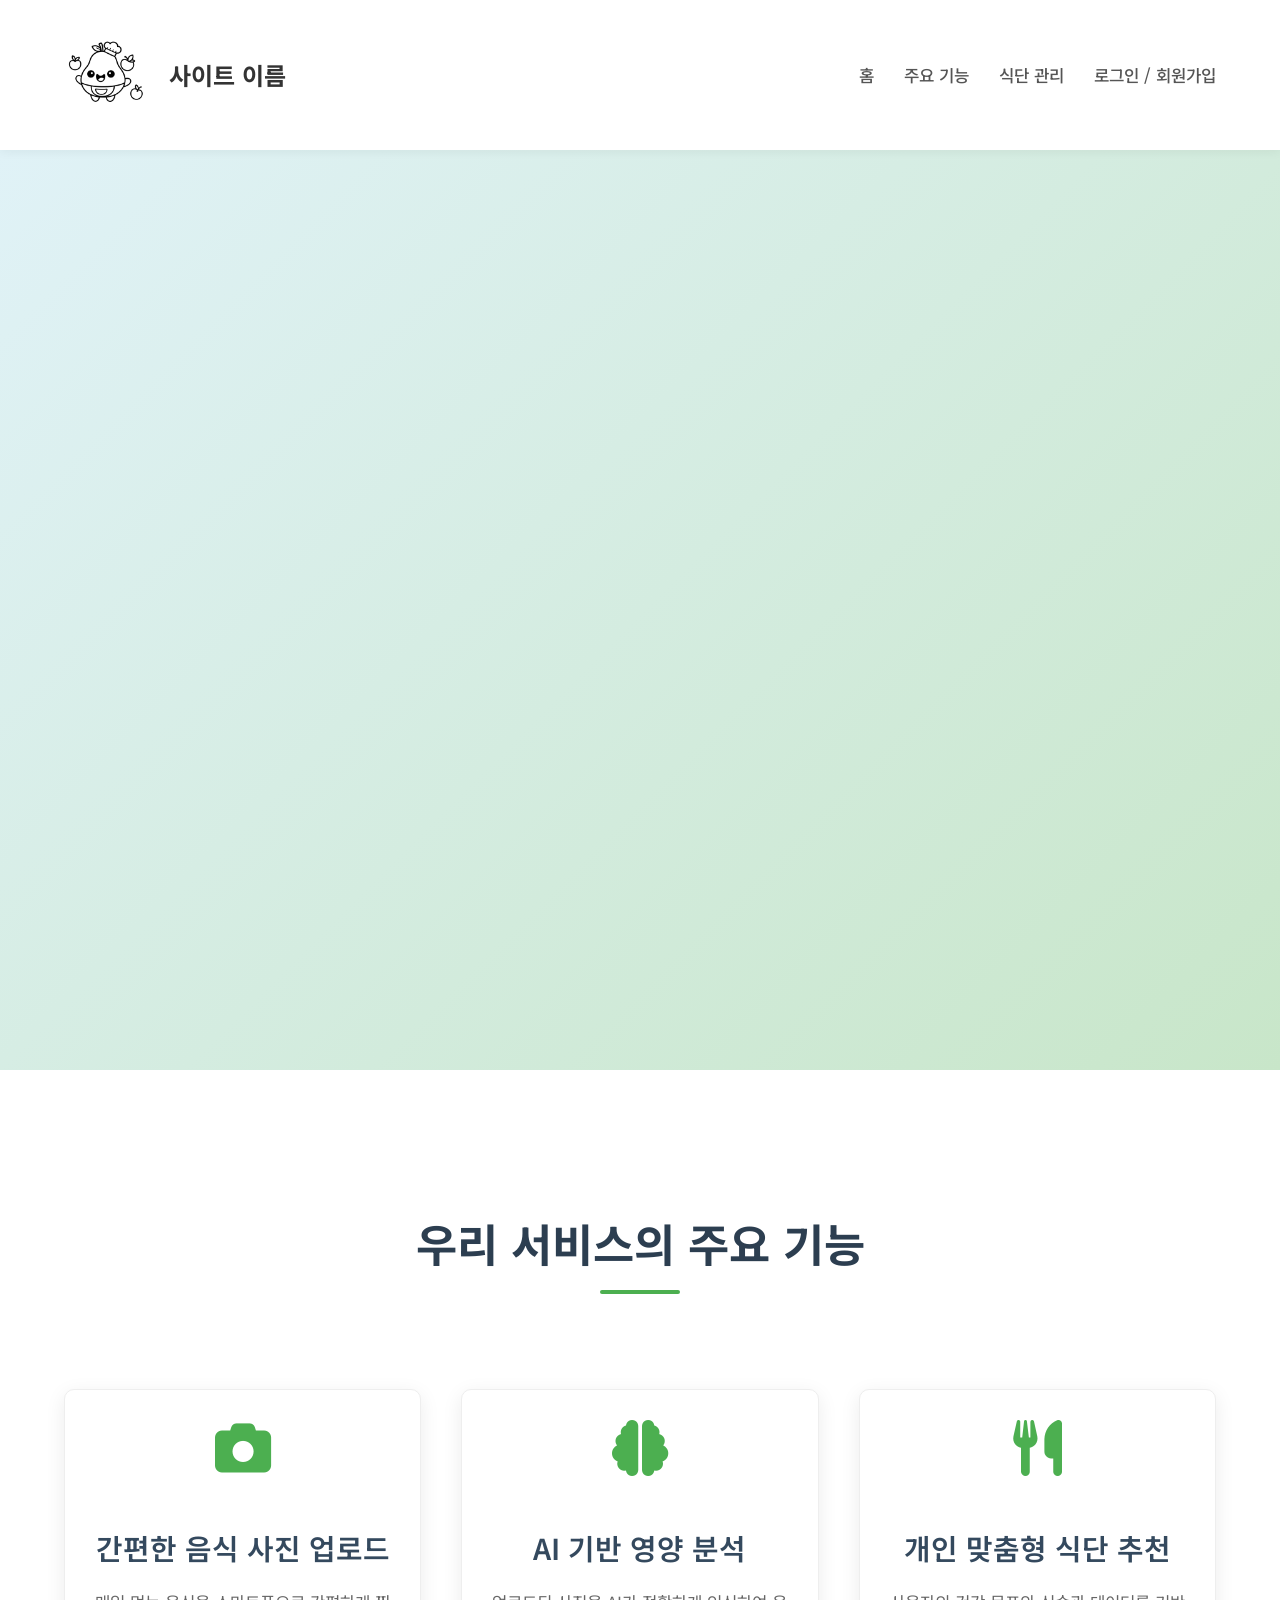
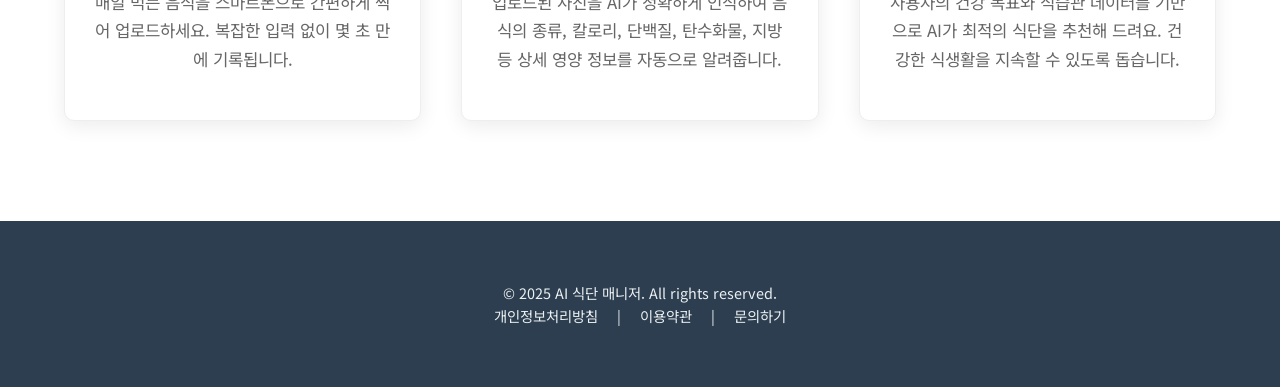
==== commit 2a6c1db4: "aaa" ====
--- a/index.html
+++ b/index.html
@@ -30,10 +30,12 @@
     </header>
 
     <section class="hero">
-        <div class="container">
-            <h1>건강한 식단 관리, <br> AI와 함께라면 쉬워져요!</h1>
-            <!-- <p>오늘 먹은 음식을 사진으로 찍어 올리면, AI가 자동으로 영양 정보를 분석하고<br> 나에게 꼭 맞는 식단을 추천해 드립니다.</p> -->
-            <a href="#" class="cta-button1">지금 바로 시작하기</a>
+        <!-- <div class="container"> -->
+        <iframe src="http://15.164.56.89:30800/"
+            style="width: 60%; height: 80vh; min-width: 320px; min-height: 200px; border: none;"
+            allowfullscreen></iframe>
+        <!-- <p>오늘 먹은 음식을 사진으로 찍어 올리면, AI가 자동으로 영양 정보를 분석하고<br> 나에게 꼭 맞는 식단을 추천해 드립니다.</p> -->
+        <!-- <a href="#" class="cta-button1">지금 바로 시작하기</a> -->
         </div>
     </section>
 
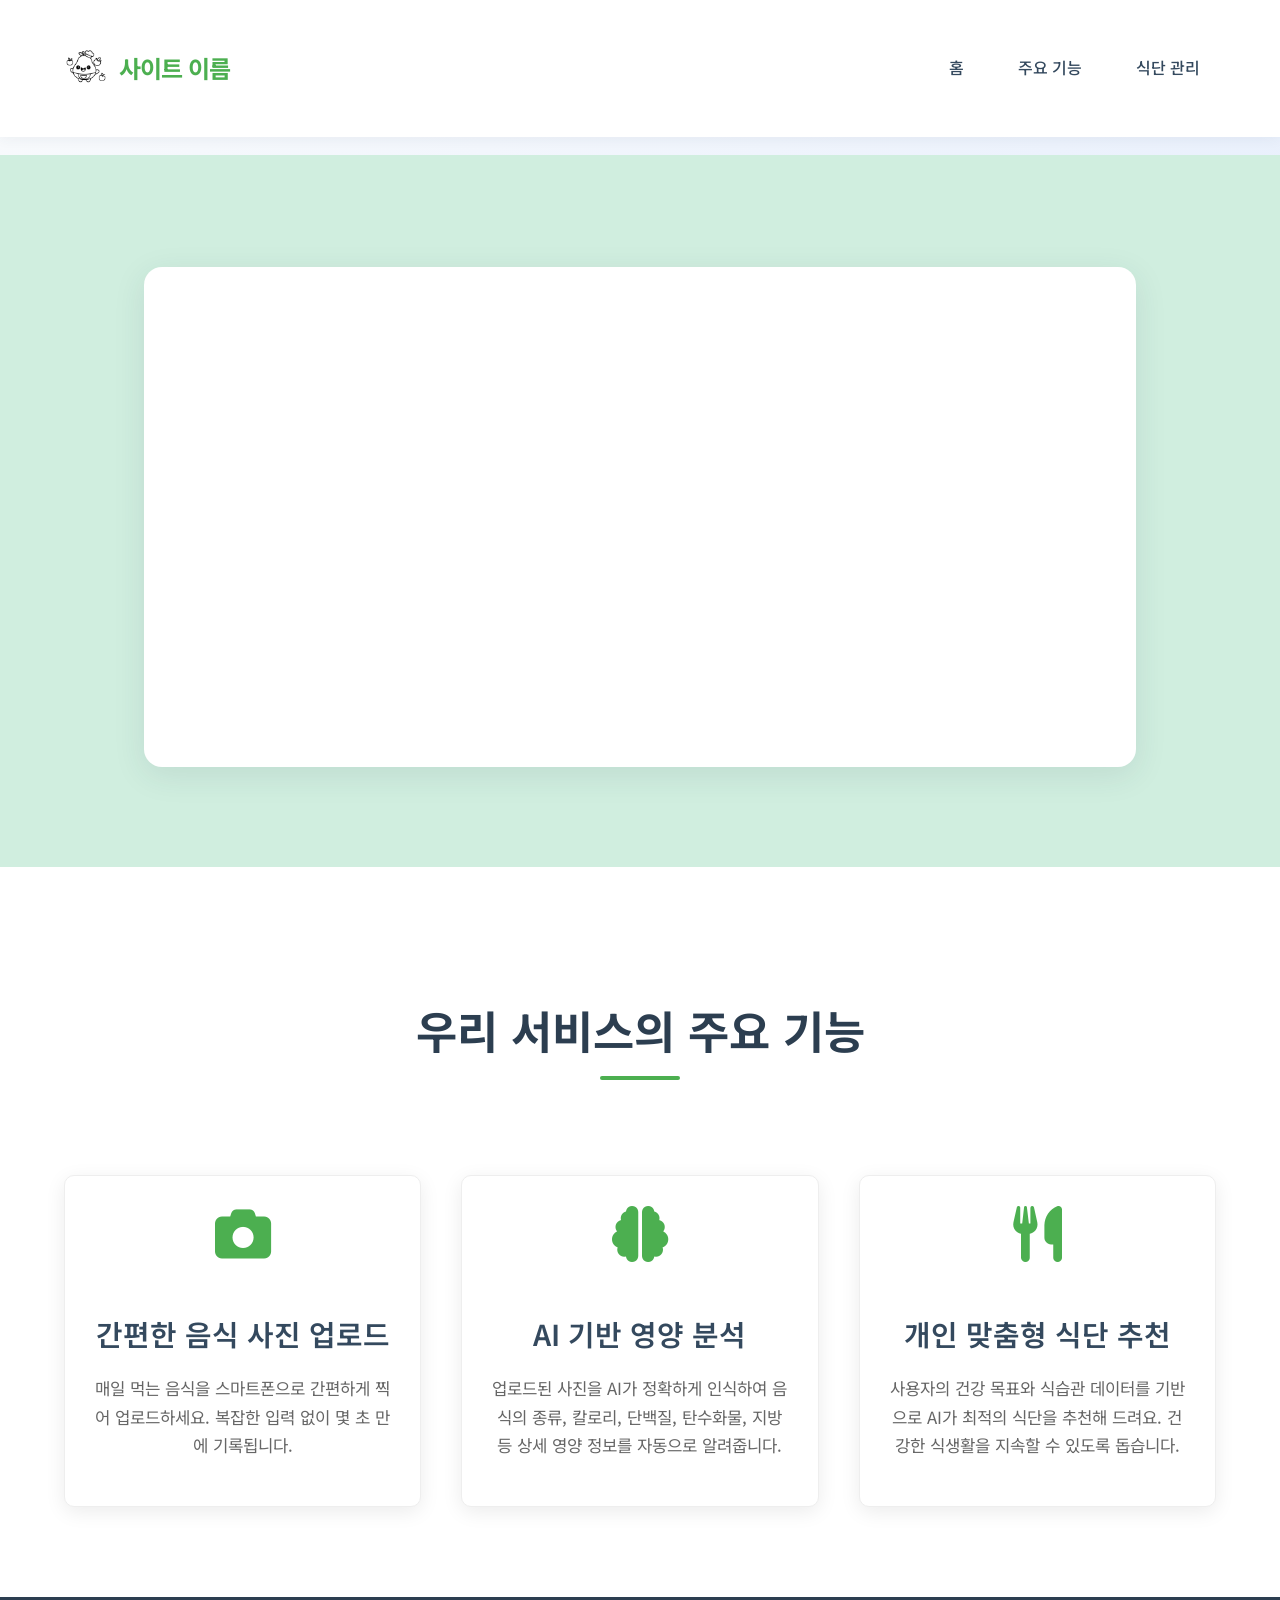
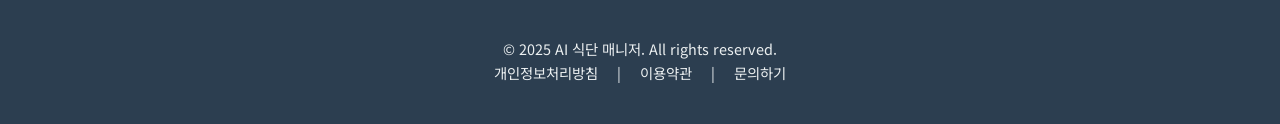
==== commit 15f42eb0: "commit" ====
--- a/index.html
+++ b/index.html
@@ -5,15 +5,158 @@
     <meta charset="UTF-8">
     <meta name="viewport" content="width=device-width, initial-scale=1.0">
     <title>건강 한 끼</title>
-    <link href="https://fonts.googleapis.com/css2?family=Noto+Sans+KR:wght@300;400;500;700&display=swap"
-        rel="stylesheet">
+    <link href="https://fonts.googleapis.com/css2?family=Noto+Sans+KR:wght@400;700&display=swap" rel="stylesheet">
     <link rel="stylesheet" href="https://cdnjs.cloudflare.com/ajax/libs/font-awesome/6.0.0-beta3/css/all.min.css">
     <link rel="stylesheet" href="css/style.css">
+    <style>
+        body {
+            font-family: 'Noto Sans KR', sans-serif;
+            background: linear-gradient(120deg, #f8fafc 0%, #e0eafc 100%);
+            margin: 0;
+        }
+
+        header {
+            background: #fff;
+            box-shadow: 0 2px 12px rgba(44, 62, 80, 0.06);
+        }
+
+        .container {
+            max-width: 1200px;
+            margin: 0 auto;
+            padding: 0 24px;
+        }
+
+        .logo-area {
+            display: flex;
+            align-items: center;
+            text-decoration: none;
+        }
+
+        .logo-img {
+            height: 42px;
+            margin-right: 13px;
+        }
+
+        .brand-name {
+            font-size: 1.5rem;
+            font-weight: 700;
+            color: #4CAF50;
+            letter-spacing: -1px;
+        }
+
+        nav ul {
+            display: flex;
+            list-style: none;
+            gap: 22px;
+            margin: 0;
+            padding: 0;
+        }
+
+        nav ul li a {
+            text-decoration: none;
+            color: #34495e;
+            font-weight: 500;
+            padding: 9px 16px;
+            border-radius: 6px;
+            transition: background 0.2s, color 0.2s;
+        }
+
+        nav ul li a:hover,
+        nav ul li a.active {
+            color: #4CAF50;
+        }
+
+        /* 환영 메시지 스타일 */
+        #welcomeArea {
+            display: none;
+            margin: 40px auto 22px auto;
+            max-width: 480px;
+            background: rgba(255, 255, 255, 0.95);
+            border-radius: 20px;
+            box-shadow: 0 8px 32px rgba(44, 62, 80, 0.10);
+            padding: 32px 18px 28px 18px;
+            text-align: center;
+            position: relative;
+            animation: fadeIn 1s cubic-bezier(.4, 0, .2, 1);
+        }
+
+        #welcomeArea .emoji {
+            font-size: 2.5rem;
+            display: block;
+            margin-bottom: 12px;
+        }
+
+        #welcomeArea .username {
+            font-size: 2rem;
+            font-weight: 700;
+            color: #2a7ae2;
+            margin-bottom: 8px;
+            display: block;
+        }
+
+        #welcomeArea .subtitle {
+            font-size: 1.1rem;
+            color: #7b8a99;
+            margin-bottom: 0;
+        }
+
+        @keyframes fadeIn {
+            from {
+                opacity: 0;
+                transform: translateY(24px);
+            }
+
+            to {
+                opacity: 1;
+                transform: translateY(0);
+            }
+        }
+
+        .hero {
+            display: flex;
+            flex-direction: column;
+            align-items: center;
+            margin-top: 18px;
+        }
+
+        .hero iframe {
+            margin-top: 12px;
+            border: none;
+            border-radius: 18px;
+            box-shadow: 0 8px 32px rgba(44, 62, 80, 0.10);
+            background: #fff;
+        }
+
+        @media (max-width: 700px) {
+            .container {
+                padding: 0 8px;
+            }
+
+            .hero iframe {
+                width: 98vw;
+                min-width: 0;
+            }
+
+            #welcomeArea {
+                font-size: 1rem;
+                padding: 18px 4px;
+            }
+
+            .logo-img {
+                height: 28px;
+            }
+
+            .brand-name {
+                font-size: 1.05rem;
+            }
+        }
+    </style>
 </head>
 
 <body>
     <header>
-        <div class="container">
+        <div class="container"
+            style="display: flex; align-items: center; justify-content: space-between; padding: 18px 0;">
             <a href="#" class="logo-area">
                 <img src="logo.png" alt="로고" class="logo-img">
                 <h1 class="brand-name">사이트 이름</h1>
@@ -23,20 +166,16 @@
                     <li><a href="#">홈</a></li>
                     <li><a href="#features">주요 기능</a></li>
                     <li><a href="food_diary.html">식단 관리</a></li>
-                    <li><a href="login.html">로그인 / 회원가입</a></li>
+                    <!-- <li><a href="login.html">로그인 / 회원가입</a></li> -->
                 </ul>
             </nav>
         </div>
     </header>
 
     <section class="hero">
-        <!-- <div class="container"> -->
-        <iframe src="http://15.164.56.89:30800/"
-            style="width: 60%; height: 80vh; min-width: 320px; min-height: 200px; border: none;"
-            allowfullscreen></iframe>
-        <!-- <p>오늘 먹은 음식을 사진으로 찍어 올리면, AI가 자동으로 영양 정보를 분석하고<br> 나에게 꼭 맞는 식단을 추천해 드립니다.</p> -->
-        <!-- <a href="#" class="cta-button1">지금 바로 시작하기</a> -->
-        </div>
+        <!-- 환영 메시지 영역 -->
+        <div id="welcomeArea"></div>
+        <iframe src="http://15.164.56.89:30800/" width="80%" height="500"></iframe>
     </section>
 
     <section id="features" class="features">
@@ -70,6 +209,22 @@
             </div>
         </div>
     </footer>
+
+    <!-- 로그인 성공 메시지 수신 및 환영 메시지 표시 스크립트 -->
+    <script>
+        window.addEventListener("message", function (event) {
+            // window.parent.postMessage({type: "login", username: "홍길동"}, "*");
+            if (event.data && event.data.type === "login" && event.data.username) {
+                var welcomeArea = document.getElementById('welcomeArea');
+                welcomeArea.innerHTML = `
+                    <span class="emoji">🎉</span>
+                    <span class="username">${event.data.username}님</span>
+                    <span class="subtitle">건강 한 끼에 오신 것을 환영합니다!</span>
+                `;
+                welcomeArea.style.display = "block";
+            }
+        });
+    </script>
 </body>
 
 </html>
--- a/css/style.css
+++ b/css/style.css
@@ -48,9 +48,10 @@
 }
 
 .brand-name {
+    font-size: 1.5rem;
     font-weight: 700;
-    font-size: 1.5em;
-    margin: 0;
+    color: #4CAF50;
+    letter-spacing: -1px;
 }
 
 nav ul {
@@ -60,29 +61,42 @@
     display: flex;
 }
 
-nav ul li {
-    margin-left: 30px;
-}
-
 nav ul li a {
     text-decoration: none;
-    color: #555;
+    color: #34495e;
     font-weight: 500;
-    font-size: 1.05em;
-    transition: color 0.3s ease;
-}
-
-nav ul li a:hover {
+    padding: 9px 16px;
+    border-radius: 6px;
+    transition: background 0.2s, color 0.2s;
+}
+
+nav ul li a:hover,
+nav ul li a.active {
     color: #4CAF50;
 }
 
 /* 히어로 섹션 */
 .hero {
-    background: linear-gradient(135deg, #e0f2f7 0%, #c8e6c9 100%);
+    display: flex;
+    flex-direction: column;
+    align-items: center;
+    margin-top: 18px;
+}
+
+.hero iframe {
+    margin-top: 12px;
+    border: none;
+    border-radius: 18px;
+    box-shadow: 0 8px 32px rgba(44, 62, 80, 0.10);
+    background: #fff;
+}
+
+.hero {
+    background: #D0EEDF;
     text-align: center;
     padding: 100px 20px;
     color: #2c3e50;
-    min-height: 500px;
+    min-height: 300px;
     display: flex;
     flex-direction: column;
     justify-content: center;
@@ -127,7 +141,7 @@
 
 /* 기능 섹션 */
 .features {
-    padding: 80px 0;
+    padding: 90px 0;
     text-align: center;
     background-color: #ffffff;
 }
@@ -244,7 +258,7 @@
 
 /* 마지막 CTA 섹션 */
 .final-cta {
-    background: linear-gradient(135deg, #4CAF50 0%, #8bc34a 100%);
+    background: #D0EEDF;
     padding: 80px 20px;
     text-align: center;
     color: white;
@@ -364,7 +378,7 @@
 }
 
 #streamlitbox {
-    background: linear-gradient(135deg, #e0f2f7 0%, #c8e6c9 100%);
+    background: #D0EEDF;
 }
 
 .main-content {
@@ -591,4 +605,42 @@
 
 .signup-link a:hover {
     text-decoration: underline;
+}
+
+.login-container {
+    width: 100%;
+}
+
+/* 환영 메시지 스타일 */
+#welcomeArea {
+    display: none;
+    margin: 40px auto 22px auto;
+    max-width: 480px;
+    background: rgba(255, 255, 255, 0.95);
+    border-radius: 20px;
+    box-shadow: 0 8px 32px rgba(44, 62, 80, 0.10);
+    padding: 32px 18px 28px 18px;
+    text-align: center;
+    position: relative;
+    animation: fadeIn 1s cubic-bezier(.4, 0, .2, 1);
+}
+
+#welcomeArea .emoji {
+    font-size: 2.5rem;
+    display: block;
+    margin-bottom: 12px;
+}
+
+#welcomeArea .username {
+    font-size: 2rem;
+    font-weight: 700;
+    color: #2a7ae2;
+    margin-bottom: 8px;
+    display: block;
+}
+
+#welcomeArea .subtitle {
+    font-size: 1.1rem;
+    color: #7b8a99;
+    margin-bottom: 0;
 }
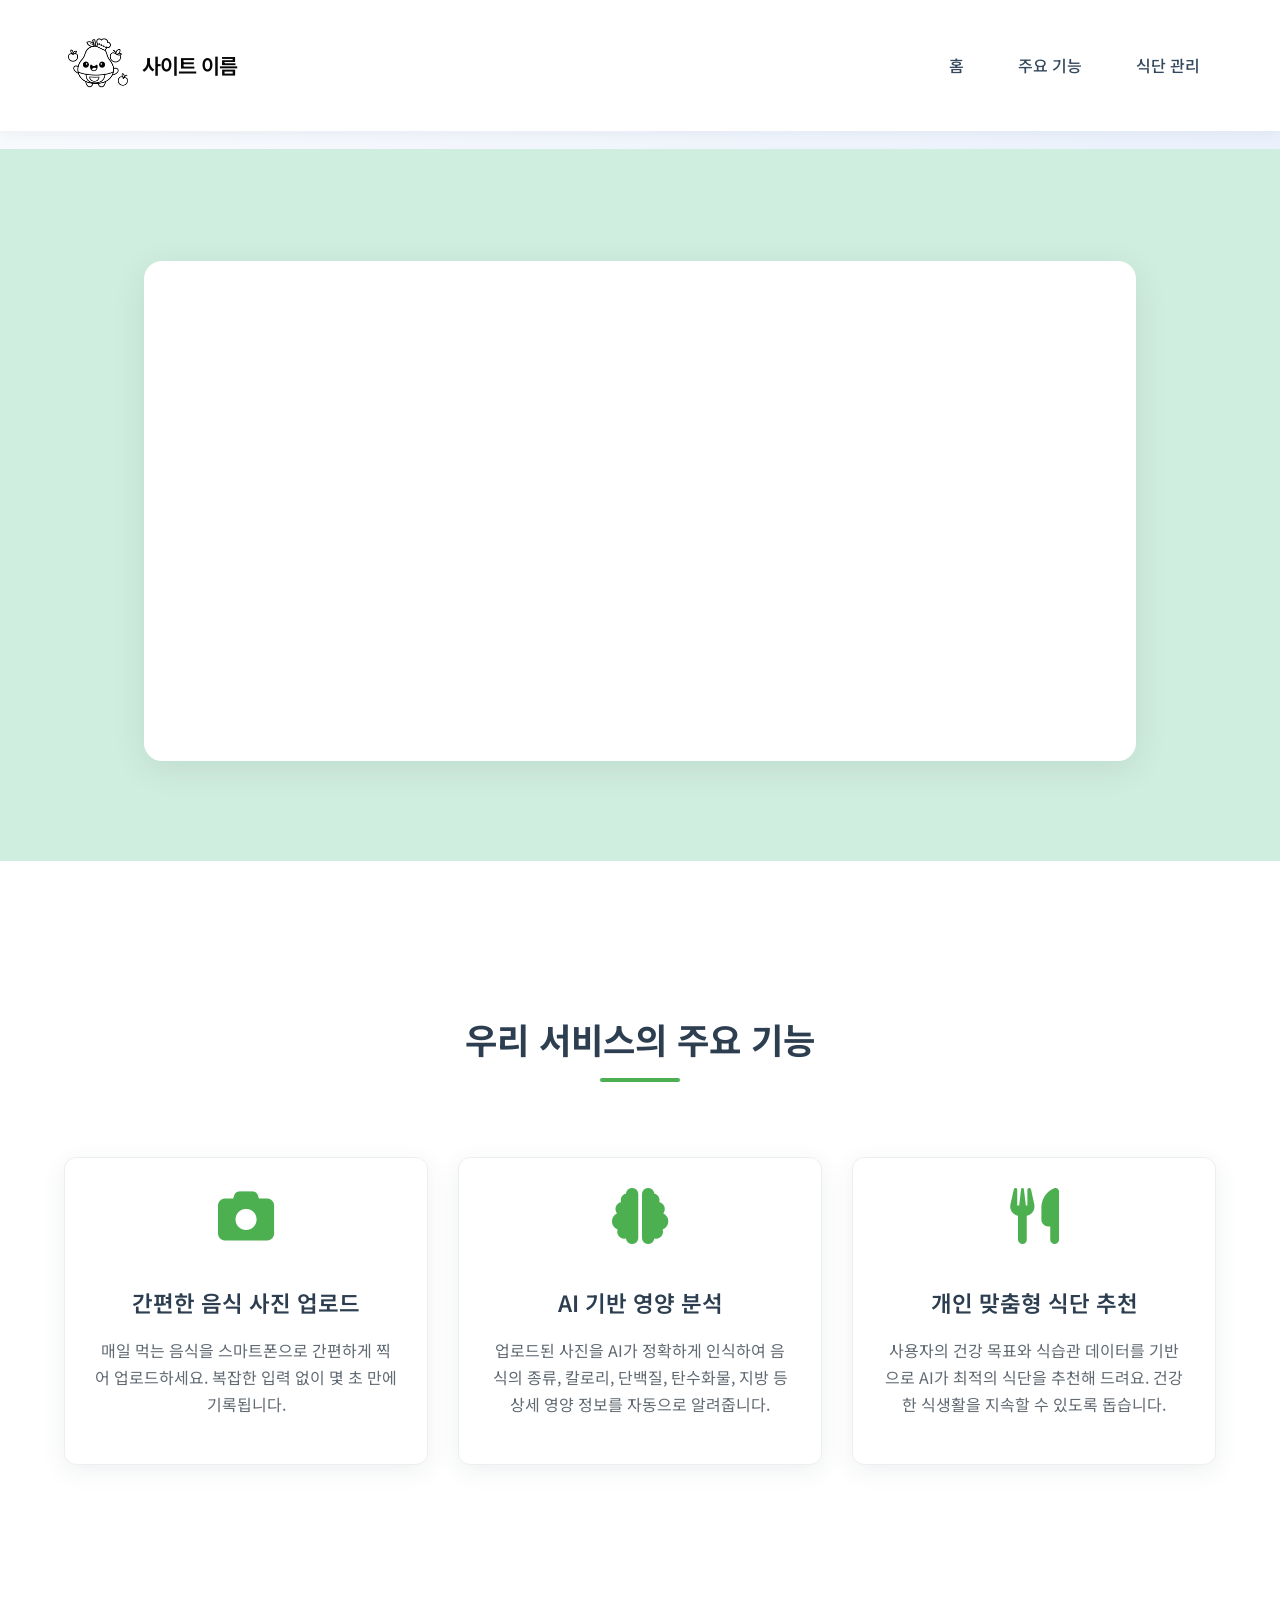
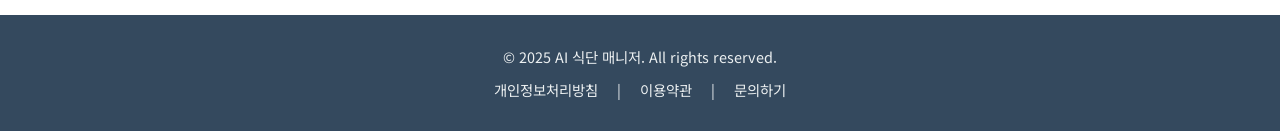
==== commit eadca1fd: "commit" ====
--- a/index.html
+++ b/index.html
@@ -13,19 +13,41 @@
             font-family: 'Noto Sans KR', sans-serif;
             background: linear-gradient(120deg, #f8fafc 0%, #e0eafc 100%);
             margin: 0;
-        }
-
+            line-height: 1.6;
+            /* 가독성을 위해 추가 */
+            color: #333;
+            /* 기본 글자색 설정 */
+        }
+
+        /* 헤더 전체 스타일 (상단 바) */
         header {
             background: #fff;
             box-shadow: 0 2px 12px rgba(44, 62, 80, 0.06);
-        }
-
-        .container {
+            /* margin: 0 auto; 와 text-align: center; 는 .container에 의해 처리되므로 제거 */
+            width: 100%;
+            /* 헤더는 항상 전체 너비 */
+        }
+
+        /* 헤더 내부 콘텐츠를 담는 컨테이너 */
+        .header-content-wrapper {
+            /* .container 대신 더 명확한 이름 사용 */
             max-width: 1200px;
+            /* 콘텐츠 최대 너비 */
             margin: 0 auto;
-            padding: 0 24px;
-        }
-
+            /* 가운데 정렬의 핵심 */
+            display: flex;
+            /* Flexbox 활성화 */
+            align-items: center;
+            /* 수직 가운데 정렬 (로고와 네비게이션) */
+            justify-content: space-between;
+            /* 로고와 네비게이션을 양 끝으로 벌림 */
+            padding: 18px 24px;
+            /* 좌우 여백 추가 */
+            box-sizing: border-box;
+            /* 패딩이 너비에 포함되도록 */
+        }
+
+        /* 로고 영역 */
         .logo-area {
             display: flex;
             align-items: center;
@@ -33,21 +55,26 @@
         }
 
         .logo-img {
-            height: 42px;
+            height: 65px;
+            width: 65px;
             margin-right: 13px;
         }
 
         .brand-name {
-            font-size: 1.5rem;
-            font-weight: 700;
-            color: #4CAF50;
+            font-size: 1.3rem;
+            font-weight: 600;
+            color: #080707;
             letter-spacing: -1px;
-        }
-
+            margin: 0;
+            /* h1 기본 마진 제거 */
+        }
+
+        /* 네비게이션 메뉴 */
         nav ul {
             display: flex;
             list-style: none;
             gap: 22px;
+            /* 메뉴 아이템 간 간격 */
             margin: 0;
             padding: 0;
         }
@@ -59,11 +86,25 @@
             padding: 9px 16px;
             border-radius: 6px;
             transition: background 0.2s, color 0.2s;
+            white-space: nowrap;
+            /* 메뉴 텍스트가 줄바꿈되지 않도록 */
         }
 
         nav ul li a:hover,
         nav ul li a.active {
             color: #4CAF50;
+            background-color: rgba(76, 175, 80, 0.1);
+            /* 호버 시 배경색 추가 */
+        }
+
+        /* 기존 .container 스타일은 더 이상 헤더의 주 컨테이너가 아니므로 삭제하거나 다른 용도로 사용 */
+        /* 이전에 .container에 설정된 padding: 0 24px; text-align: center; 등은 이제 .header-content-wrapper에서 관리 */
+        .container {
+            /* 다른 섹션에 있는 .container는 그대로 유지 */
+            max-width: 1200px;
+            margin: 0 auto;
+            padding: 0 24px;
+            /* text-align: center; (필요에 따라 유지 또는 제거) */
         }
 
         /* 환영 메시지 스타일 */
@@ -125,29 +166,149 @@
             border-radius: 18px;
             box-shadow: 0 8px 32px rgba(44, 62, 80, 0.10);
             background: #fff;
-        }
-
-        @media (max-width: 700px) {
-            .container {
-                padding: 0 8px;
-            }
-
-            .hero iframe {
-                width: 98vw;
-                min-width: 0;
+            width: 80%;
+            /* 기존 값 유지 */
+            height: 500px;
+            /* 기존 값 유지 */
+            min-width: 300px;
+            /* 최소 너비 설정 (모바일 대응) */
+        }
+
+        /* Features 섹션 스타일 (기존 .container 활용) */
+        .section-title {
+            text-align: center;
+            font-size: 2.2rem;
+            color: #2c3e50;
+            margin-bottom: 40px;
+            margin-top: 60px;
+        }
+
+        .feature-grid {
+            display: grid;
+            grid-template-columns: repeat(auto-fit, minmax(280px, 1fr));
+            gap: 30px;
+            padding-bottom: 60px;
+            /* 하단 여백 추가 */
+        }
+
+        .feature-item {
+            background: #fff;
+            border-radius: 12px;
+            box-shadow: 0 6px 24px rgba(44, 62, 80, 0.08);
+            padding: 30px;
+            text-align: center;
+            transition: transform 0.3s ease, box-shadow 0.3s ease;
+        }
+
+        .feature-item:hover {
+            transform: translateY(-8px);
+            box-shadow: 0 12px 48px rgba(44, 62, 80, 0.12);
+        }
+
+        .feature-item .icon {
+            font-size: 3.5rem;
+            color: #4CAF50;
+            margin-bottom: 18px;
+        }
+
+        .feature-item h3 {
+            font-size: 1.4rem;
+            color: #2c3e50;
+            margin-bottom: 12px;
+        }
+
+        .feature-item p {
+            font-size: 1rem;
+            color: #616a72;
+            line-height: 1.7;
+        }
+
+        /* 푸터 스타일 */
+        footer {
+            background-color: #34495e;
+            color: #ecf0f1;
+            padding: 30px 0;
+            text-align: center;
+            font-size: 0.9rem;
+        }
+
+        footer .container {
+            display: flex;
+            flex-direction: column;
+            align-items: center;
+            gap: 10px;
+        }
+
+        .footer-links a {
+            color: #7f8c8d;
+            text-decoration: none;
+            margin: 0 8px;
+        }
+
+        .footer-links a:hover {
+            color: #ecf0f1;
+        }
+
+        /* 반응형 디자인 */
+        @media (max-width: 768px) {
+            .header-content-wrapper {
+                flex-direction: column;
+                /* 모바일에서 로고와 네비게이션을 세로로 정렬 */
+                padding: 15px 15px;
+                /* 모바일 패딩 조정 */
+            }
+
+            nav ul {
+                margin-top: 15px;
+                /* 로고와 메뉴 사이 간격 */
+                gap: 15px;
+                /* 메뉴 아이템 간격 조정 */
+                flex-wrap: wrap;
+                /* 메뉴가 많으면 다음 줄로 넘어갈 수 있도록 */
+                justify-content: center;
+                /* 메뉴 아이템 가운데 정렬 */
+            }
+
+            .logo-img {
+                height: 36px;
+                /* 모바일 로고 크기 조정 */
+            }
+
+            .brand-name {
+                font-size: 1.3rem;
+                /* 모바일 브랜드명 크기 조정 */
+            }
+
+            .section-title {
+                font-size: 1.8rem;
+                margin-bottom: 30px;
+            }
+
+            .feature-grid {
+                grid-template-columns: 1fr;
+                /* 모바일에서 한 줄에 하나씩 */
+            }
+
+            .feature-item {
+                padding: 25px;
             }
 
             #welcomeArea {
                 font-size: 1rem;
                 padding: 18px 4px;
             }
-
-            .logo-img {
-                height: 28px;
-            }
-
-            .brand-name {
-                font-size: 1.05rem;
+        }
+
+        @media (max-width: 480px) {
+            nav ul li a {
+                padding: 7px 10px;
+                /* 더 작은 화면에서 메뉴 패딩 조정 */
+            }
+
+            .hero iframe {
+                width: 95vw;
+                /* 더 작은 화면에서 아이프레임 너비 조정 */
+                min-width: unset;
             }
         }
     </style>
@@ -155,25 +316,22 @@
 
 <body>
     <header>
-        <div class="container"
-            style="display: flex; align-items: center; justify-content: space-between; padding: 18px 0;">
-            <a href="#" class="logo-area">
+        <div class="header-content-wrapper">
+            <a href="index.html" class="logo-area">
                 <img src="logo.png" alt="로고" class="logo-img">
                 <h1 class="brand-name">사이트 이름</h1>
             </a>
             <nav>
                 <ul>
-                    <li><a href="#">홈</a></li>
-                    <li><a href="#features">주요 기능</a></li>
+                    <li><a href="index.html">홈</a></li>
+                    <li><a href="index.html#features">주요 기능</a></li>
                     <li><a href="food_diary.html">식단 관리</a></li>
-                    <!-- <li><a href="login.html">로그인 / 회원가입</a></li> -->
                 </ul>
             </nav>
         </div>
     </header>
 
     <section class="hero">
-        <!-- 환영 메시지 영역 -->
         <div id="welcomeArea"></div>
         <iframe src="http://15.164.56.89:30800/" width="80%" height="500"></iframe>
     </section>
@@ -210,7 +368,6 @@
         </div>
     </footer>
 
-    <!-- 로그인 성공 메시지 수신 및 환영 메시지 표시 스크립트 -->
     <script>
         window.addEventListener("message", function (event) {
             // window.parent.postMessage({type: "login", username: "홍길동"}, "*");
--- a/css/style.css
+++ b/css/style.css
@@ -16,6 +16,7 @@
     max-width: 1200px;
     margin: 0 auto;
     padding: 20px 0;
+    text-align: center;
 }
 
 /* 헤더 */
@@ -26,12 +27,14 @@
     position: sticky;
     top: 0;
     z-index: 1000;
+    margin: 0 auto;
 }
 
 header .container {
     display: flex;
     justify-content: space-between;
     align-items: center;
+    margin: 0 auto;
 }
 
 .logo-area {
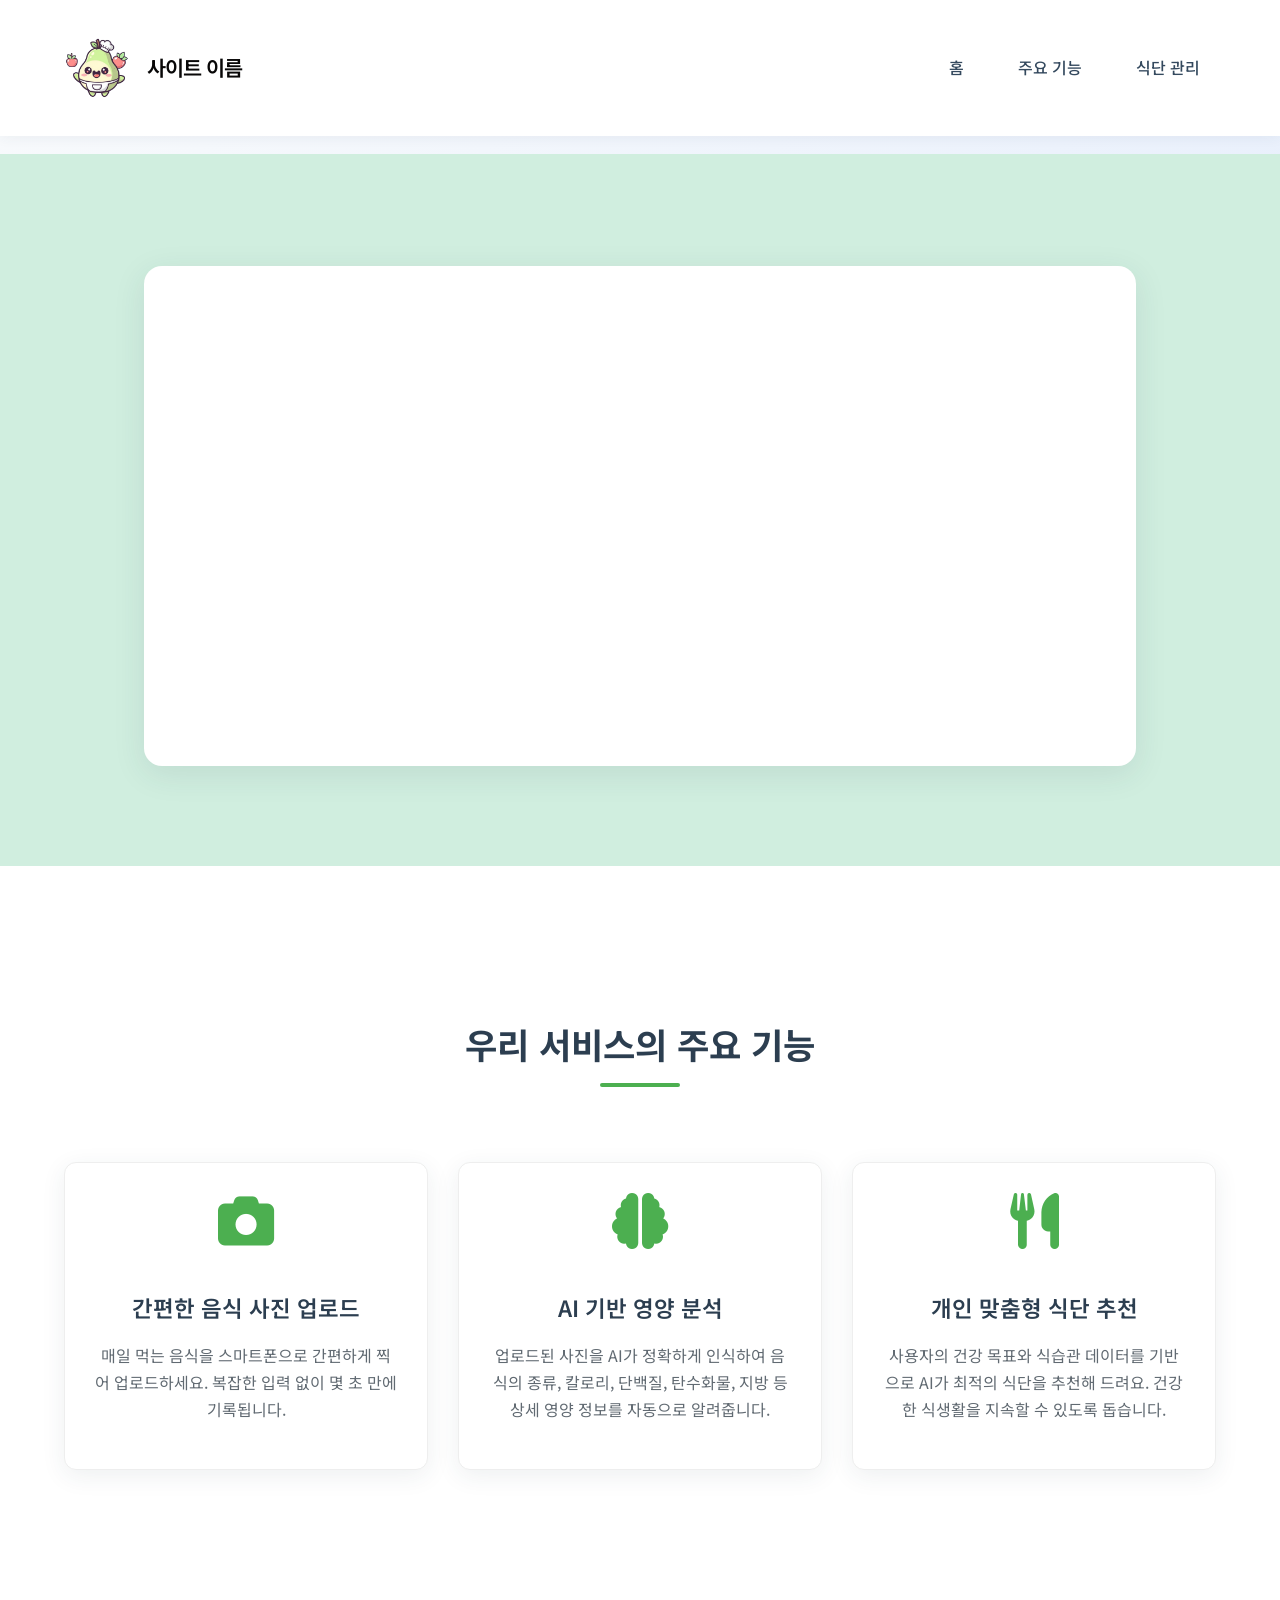
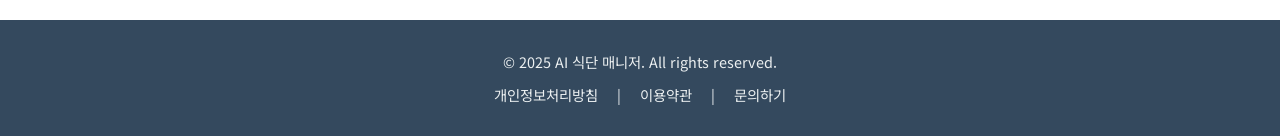
==== commit 0925e932: "up" ====
--- a/index.html
+++ b/index.html
@@ -55,8 +55,8 @@
         }
 
         .logo-img {
-            height: 65px;
-            width: 65px;
+            height: 70px;
+            width: 70px;
             margin-right: 13px;
         }
 
